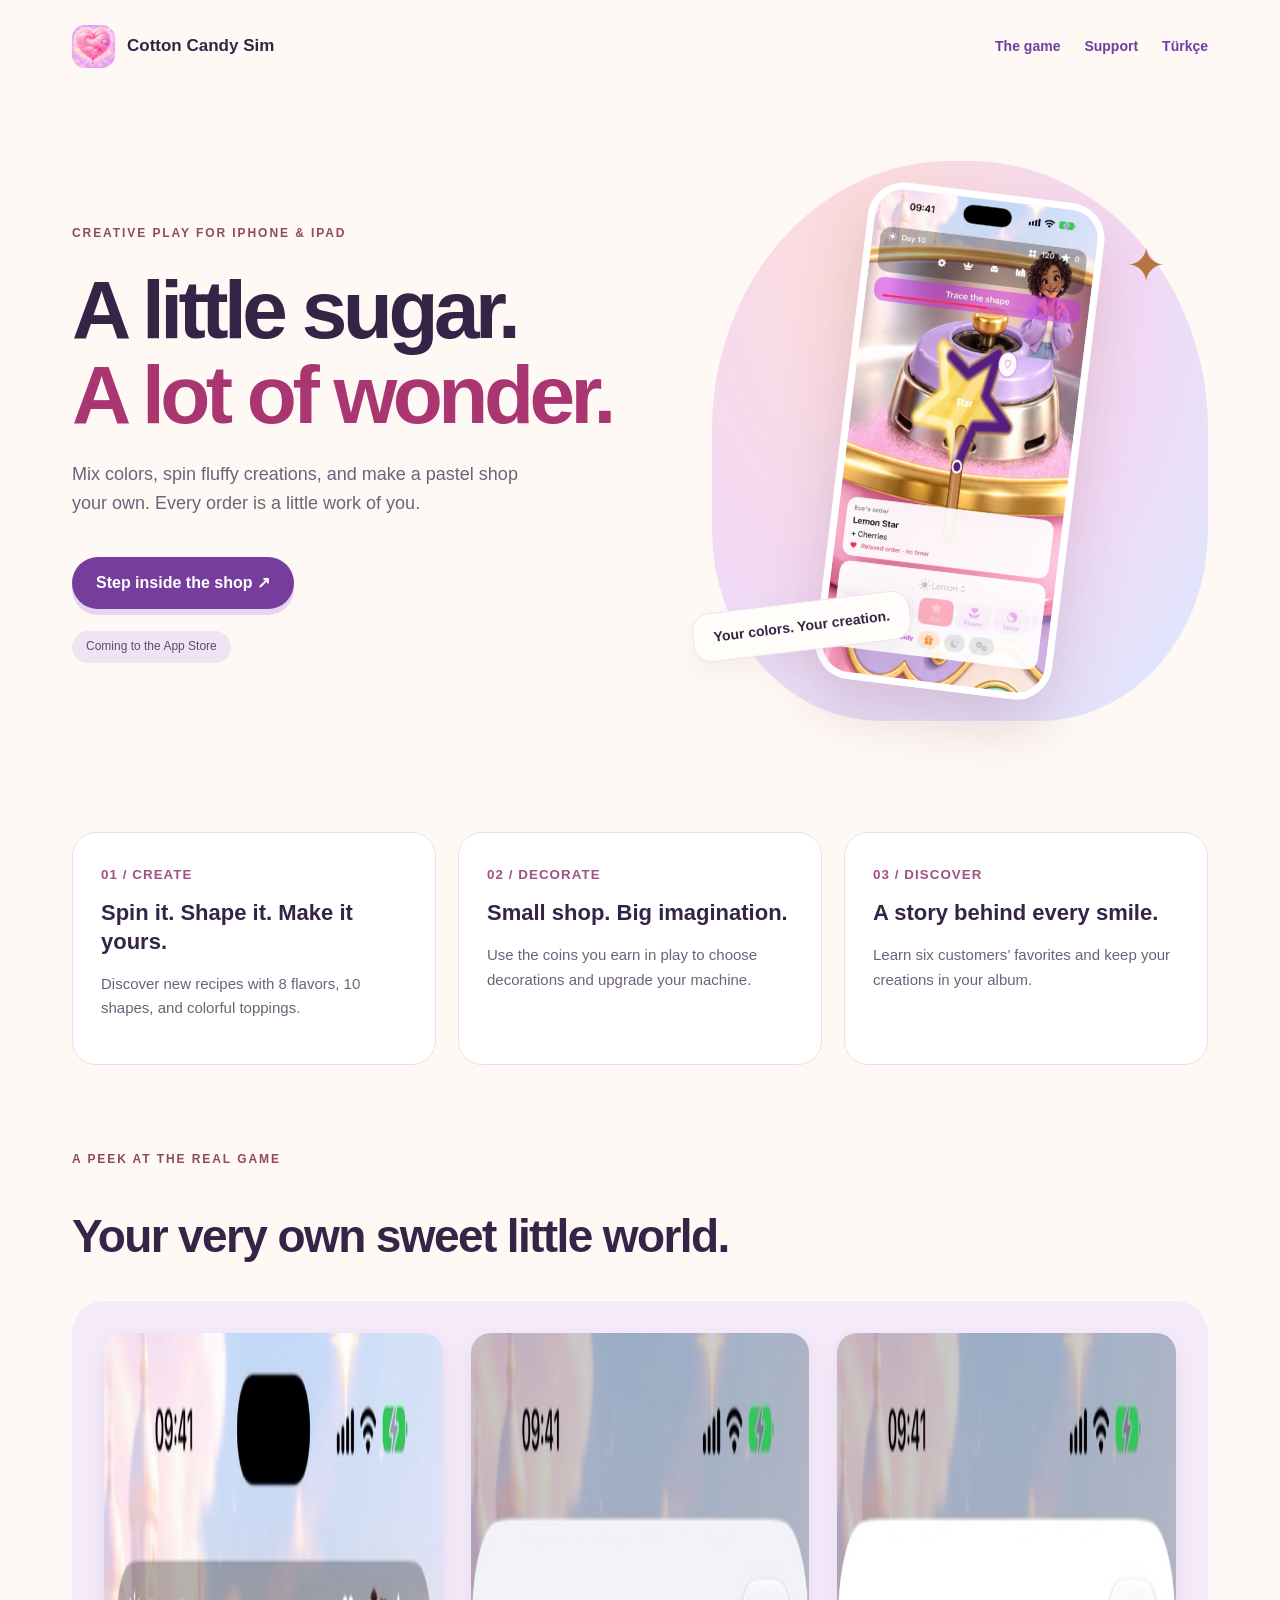
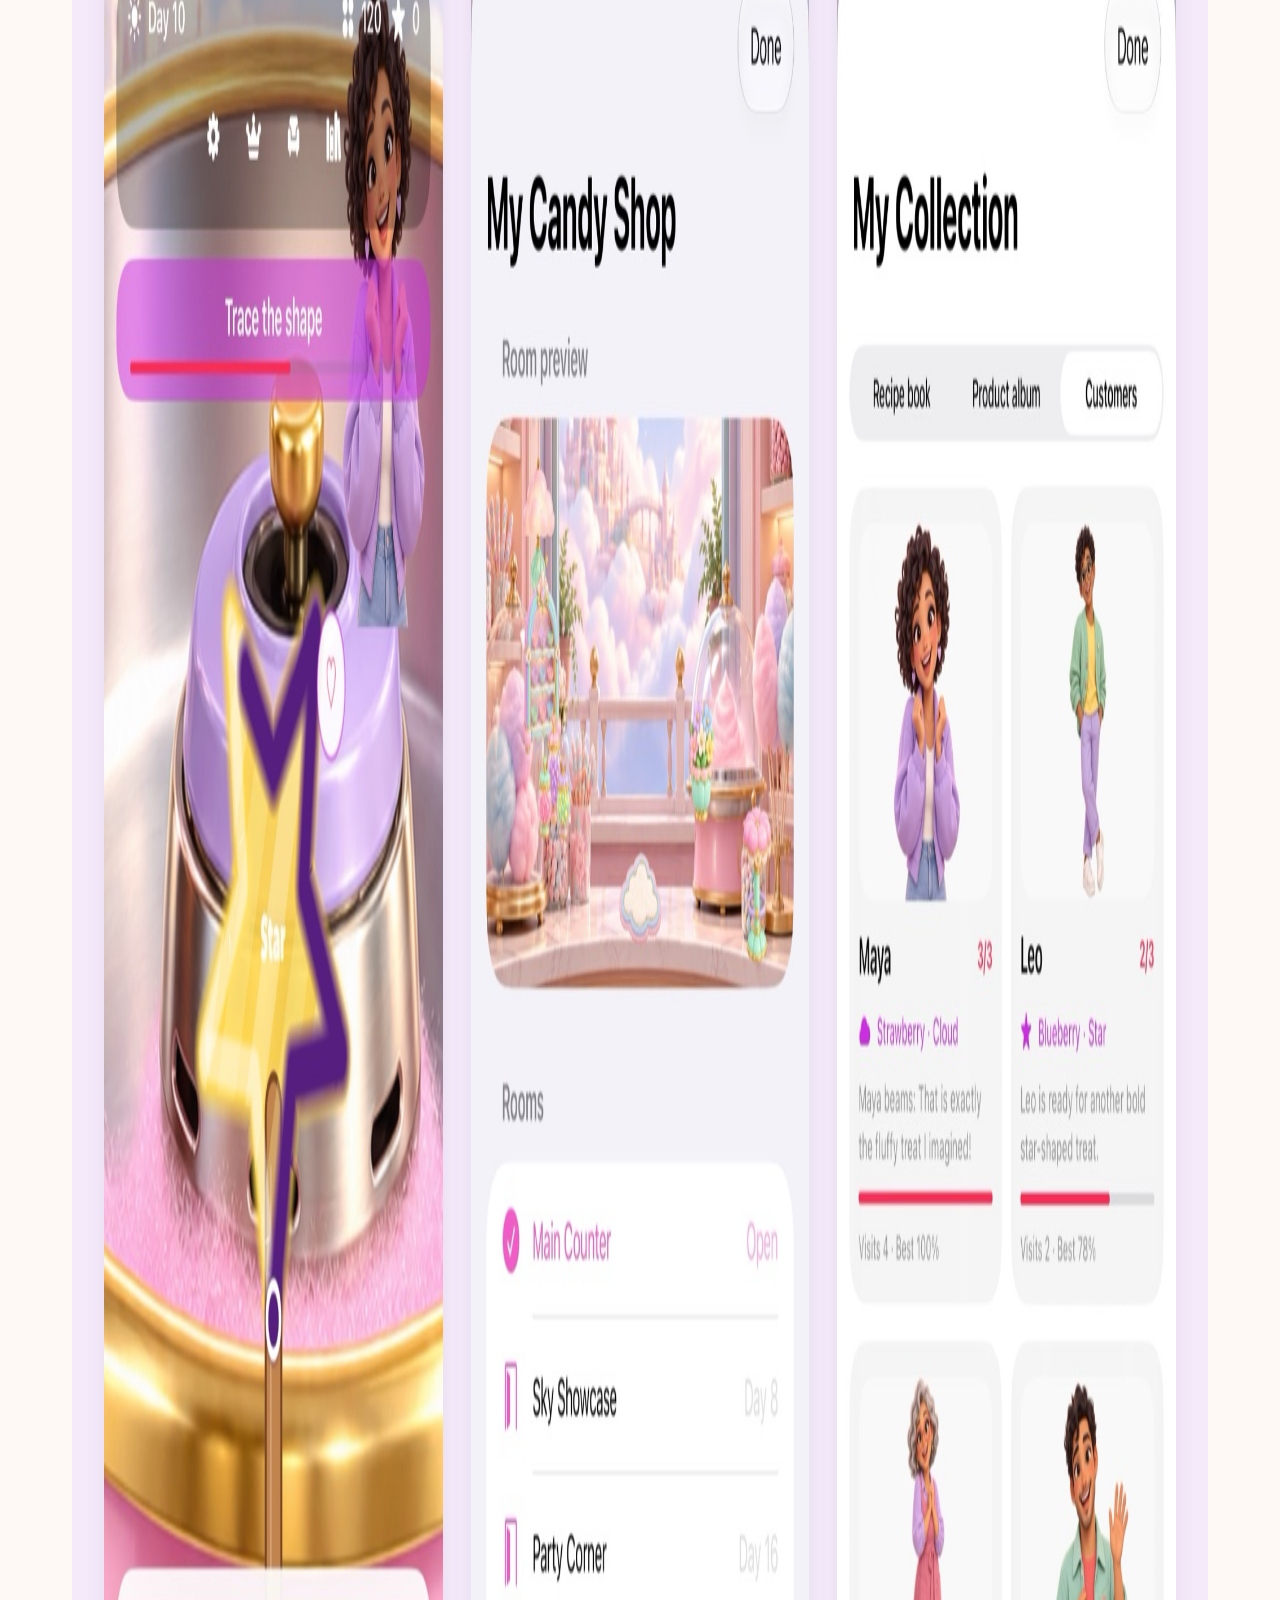
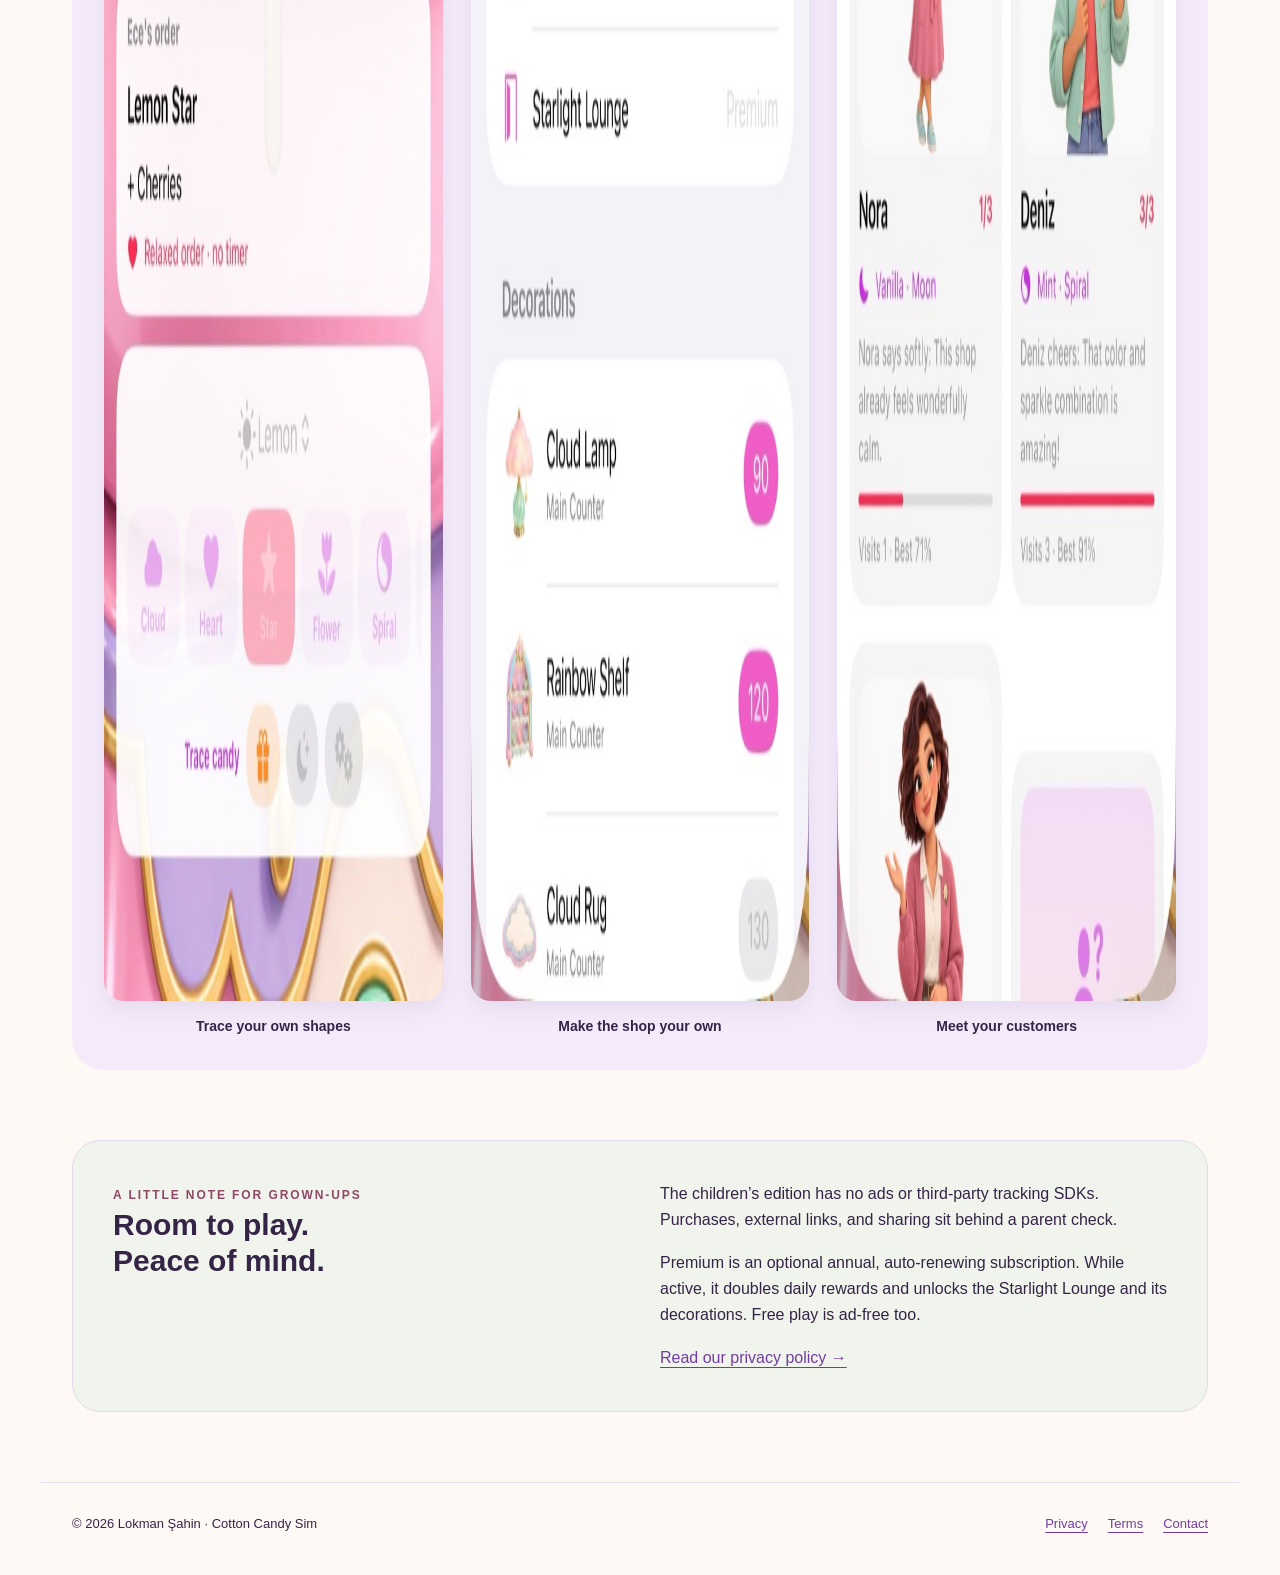
==== index.html @ fa296925 "Publish Cotton Candy Sim bilingual website and Kids privacy policy" ====
<!doctype html><html lang="en"><head><meta charset="utf-8"><meta name="viewport" content="width=device-width,initial-scale=1"><title>Your pastel cotton candy shop · Cotton Candy Sim</title><meta name="description" content="Make cotton candy and decorate your own pastel shop. A creative game for iPhone and iPad. Official game, support and privacy pages."><meta name="theme-color" content="#fff9f5"><meta property="og:title" content="Your pastel cotton candy shop · Cotton Candy Sim"><meta property="og:image" content="https://sahinlokman.github.io/cotton-candy-sim-site/assets/icon.png"><link rel="icon" href="assets/icon.png"><link rel="stylesheet" href="style.css"><link rel="alternate" hreflang="tr" href="index-tr.html"></head><body><header><a class="brand" href="index.html"><img src="assets/icon.png" alt="" width="43" height="43">Cotton Candy Sim</a><nav aria-label="Main navigation"><a href="index.html#play">The game</a><a href="support.html">Support</a><a href="index-tr.html">Türkçe</a></nav></header><main class=""><section class="hero"><div><span class="eyebrow">Creative play for iPhone & iPad</span><h1>A little sugar.<br><em>A lot of wonder.</em></h1><p class="lead">Mix colors, spin fluffy creations, and make a pastel shop your own. Every order is a little work of you.</p><a class="button" href="#play">Step inside the shop ↗</a><br><span class="tag">Coming to the App Store</span></div><div class="scene"><span class="spark" aria-hidden="true">✦</span><div class="phone"><img src="assets/en-02-shape.jpg" alt="Trace your own shapes" width="1320" height="2868" fetchpriority="high"></div><span class="sticker">Your colors. Your creation.</span></div></section><section id="play" class="features"><article class="card"><small>01 / CREATE</small><h2>Spin it. Shape it. Make it yours.</h2><p>Discover new recipes with 8 flavors, 10 shapes, and colorful toppings.</p></article><article class="card"><small>02 / DECORATE</small><h2>Small shop. Big imagination.</h2><p>Use the coins you earn in play to choose decorations and upgrade your machine.</p></article><article class="card"><small>03 / DISCOVER</small><h2>A story behind every smile.</h2><p>Learn six customers’ favorites and keep your creations in your album.</p></article></section><section><span class="eyebrow">A peek at the real game</span><h2 class="section-heading">Your very own sweet little world.</h2><div class="gallery"><figure><img src="assets/en-02-shape.jpg" alt="Trace your own shapes" width="1320" height="2868" loading="lazy"><figcaption>Trace your own shapes</figcaption></figure><figure><img src="assets/en-07-shop-decor.jpg" alt="Make the shop your own" width="1320" height="2868" loading="lazy"><figcaption>Make the shop your own</figcaption></figure><figure><img src="assets/en-08-customer-album.jpg" alt="Meet your customers" width="1320" height="2868" loading="lazy"><figcaption>Meet your customers</figcaption></figure></div></section><section class="parents"><div><span class="eyebrow">A little note for grown-ups</span><h2>Room to play.<br>Peace of mind.</h2></div><div><p>The children’s edition has no ads or third-party tracking SDKs. Purchases, external links, and sharing sit behind a parent check.</p><p>Premium is an optional annual, auto-renewing subscription. While active, it doubles daily rewards and unlocks the Starlight Lounge and its decorations. Free play is ad-free too.</p><a href="privacy.html">Read our privacy policy →</a></div></section></main><footer><span>© 2026 Lokman Şahin · Cotton Candy Sim</span><div><a href="privacy.html">Privacy</a><a href="terms.html">Terms</a><a href="support.html">Contact</a></div></footer></body></html>
---- style.css ----
*{box-sizing:border-box}html{scroll-behavior:smooth}body{margin:0;color:#352446;background:#fff9f5;font-family:ui-rounded,"SF Pro Rounded",-apple-system,BlinkMacSystemFont,"Segoe UI",sans-serif;line-height:1.65}a{color:#713da0;text-underline-offset:4px}a:focus-visible,button:focus-visible{outline:3px solid #713da0;outline-offset:5px}header{max-width:1200px;margin:auto;padding:25px 32px;display:flex;align-items:center;justify-content:space-between;gap:24px}.brand{display:flex;align-items:center;gap:12px;font-size:17px;font-weight:800;text-decoration:none;color:inherit}.brand img{width:43px;height:43px;border-radius:13px}nav{display:flex;gap:24px;flex-wrap:wrap;font-size:14px;font-weight:600}nav a{text-decoration:none}main{max-width:1200px;margin:auto;padding:20px 32px 70px}.hero{display:grid;grid-template-columns:1.15fr 1fr;gap:70px;align-items:center;padding:48px 0 76px}.eyebrow{text-transform:uppercase;letter-spacing:.16em;color:#8e4866;font-size:12px;font-weight:800}h1{font-size:clamp(44px,6.5vw,82px);line-height:1.04;letter-spacing:-.055em;margin:22px 0;font-weight:850}h1 em{font-style:normal;color:#a93670}p.lead{max-width:480px;font-size:18px;color:#706179}.button{display:inline-block;background:#773d9d;color:white;border-radius:100px;padding:13px 24px;text-decoration:none;font-weight:700;margin-top:20px;box-shadow:0 6px 0 #e8d4ee}.tag{display:inline-block;font-size:12px;background:#efe3f4;padding:6px 14px;border-radius:20px;color:#634676;margin-top:22px}.scene{position:relative;background:radial-gradient(ellipse at 35% 20%,#ffddd8,#f3d9f4 55%,#dae9ff);border-radius:48% 48% 34% 34%;min-height:560px;display:flex;align-items:center;justify-content:center}.phone{width:238px;max-width:65%;border:7px solid #fff;border-radius:36px;box-shadow:0 28px 60px #79556d38;transform:rotate(7deg);overflow:hidden;line-height:0}.phone img{width:100%;height:auto}.sticker{position:absolute;background:#fffdf9;border:1px solid #f0e1ef;box-shadow:0 12px 30px #76576a14;padding:12px 20px;border-radius:18px;font-weight:700;font-size:14px;left:-20px;bottom:70px;transform:rotate(-7deg)}.spark{position:absolute;top:65px;right:42px;font-size:48px;color:#b87741}.features{display:grid;grid-template-columns:repeat(3,1fr);gap:22px;margin:35px 0 80px}.card{background:white;border:1px solid #eadfed;border-radius:24px;padding:28px}.card small{color:#9d5384;font-weight:800;letter-spacing:.08em}.card h2{font-size:22px;line-height:1.3;margin:12px 0}.card p{font-size:15px;color:#706179}.section-heading{font-size:clamp(30px,4vw,46px);letter-spacing:-.035em;line-height:1.15}.gallery{display:grid;grid-template-columns:repeat(3,1fr);gap:28px;background:#f4eafa;border-radius:32px;padding:32px;margin-top:28px}.gallery figure{margin:0;text-align:center}.gallery img{width:100%;border-radius:20px;display:block;box-shadow:0 8px 20px #69527718}.gallery figcaption{font-size:14px;padding-top:14px;font-weight:650}.parents{display:grid;grid-template-columns:1fr 1fr;gap:40px;margin-top:70px;padding:40px;border:1px solid #e1d9ed;background:#f0f4ed;border-radius:28px}.parents h2{margin:0;font-size:30px;line-height:1.2}.parents p{margin-top:0}.parents ul{padding-left:20px}.legal{max-width:800px;padding-top:40px}.legal h1{font-size:48px}.legal h2{font-size:23px;margin-top:36px}.legal h3{font-size:19px}.legal p,.legal li{color:#5d5265}.date{color:#786e80;font-size:14px}footer{max-width:1200px;margin:auto;border-top:1px solid #e8deea;padding:30px 32px 40px;display:flex;justify-content:space-between;gap:24px;font-size:13px}footer div{display:flex;flex-wrap:wrap;gap:20px}.notice{padding:18px 22px;border-radius:18px;background:#f1e6f6}.email{overflow-wrap:anywhere}details{border-bottom:1px solid #e8deea;padding:18px 0}summary{font-weight:700;cursor:pointer}@media(max-width:760px){header{padding:20px;flex-wrap:wrap;gap:16px}nav{gap:18px;font-size:13px}main{padding:12px 22px 45px}.hero{grid-template-columns:1fr;gap:38px;padding:24px 0 45px}h1{font-size:55px}.scene{min-height:500px;margin:0 14px}.sticker{left:-12px}.features{grid-template-columns:1fr;gap:12px;margin-bottom:45px}.card{padding:22px}.gallery{gap:14px;padding:18px;overflow-x:auto;grid-template-columns:repeat(3,minmax(185px,1fr))}.parents{grid-template-columns:1fr;padding:26px;gap:22px;margin-top:42px}footer{padding:25px 22px;flex-direction:column}.legal h1{font-size:38px}.brand{font-size:15px}}@media(prefers-reduced-motion:reduce){html{scroll-behavior:auto}}
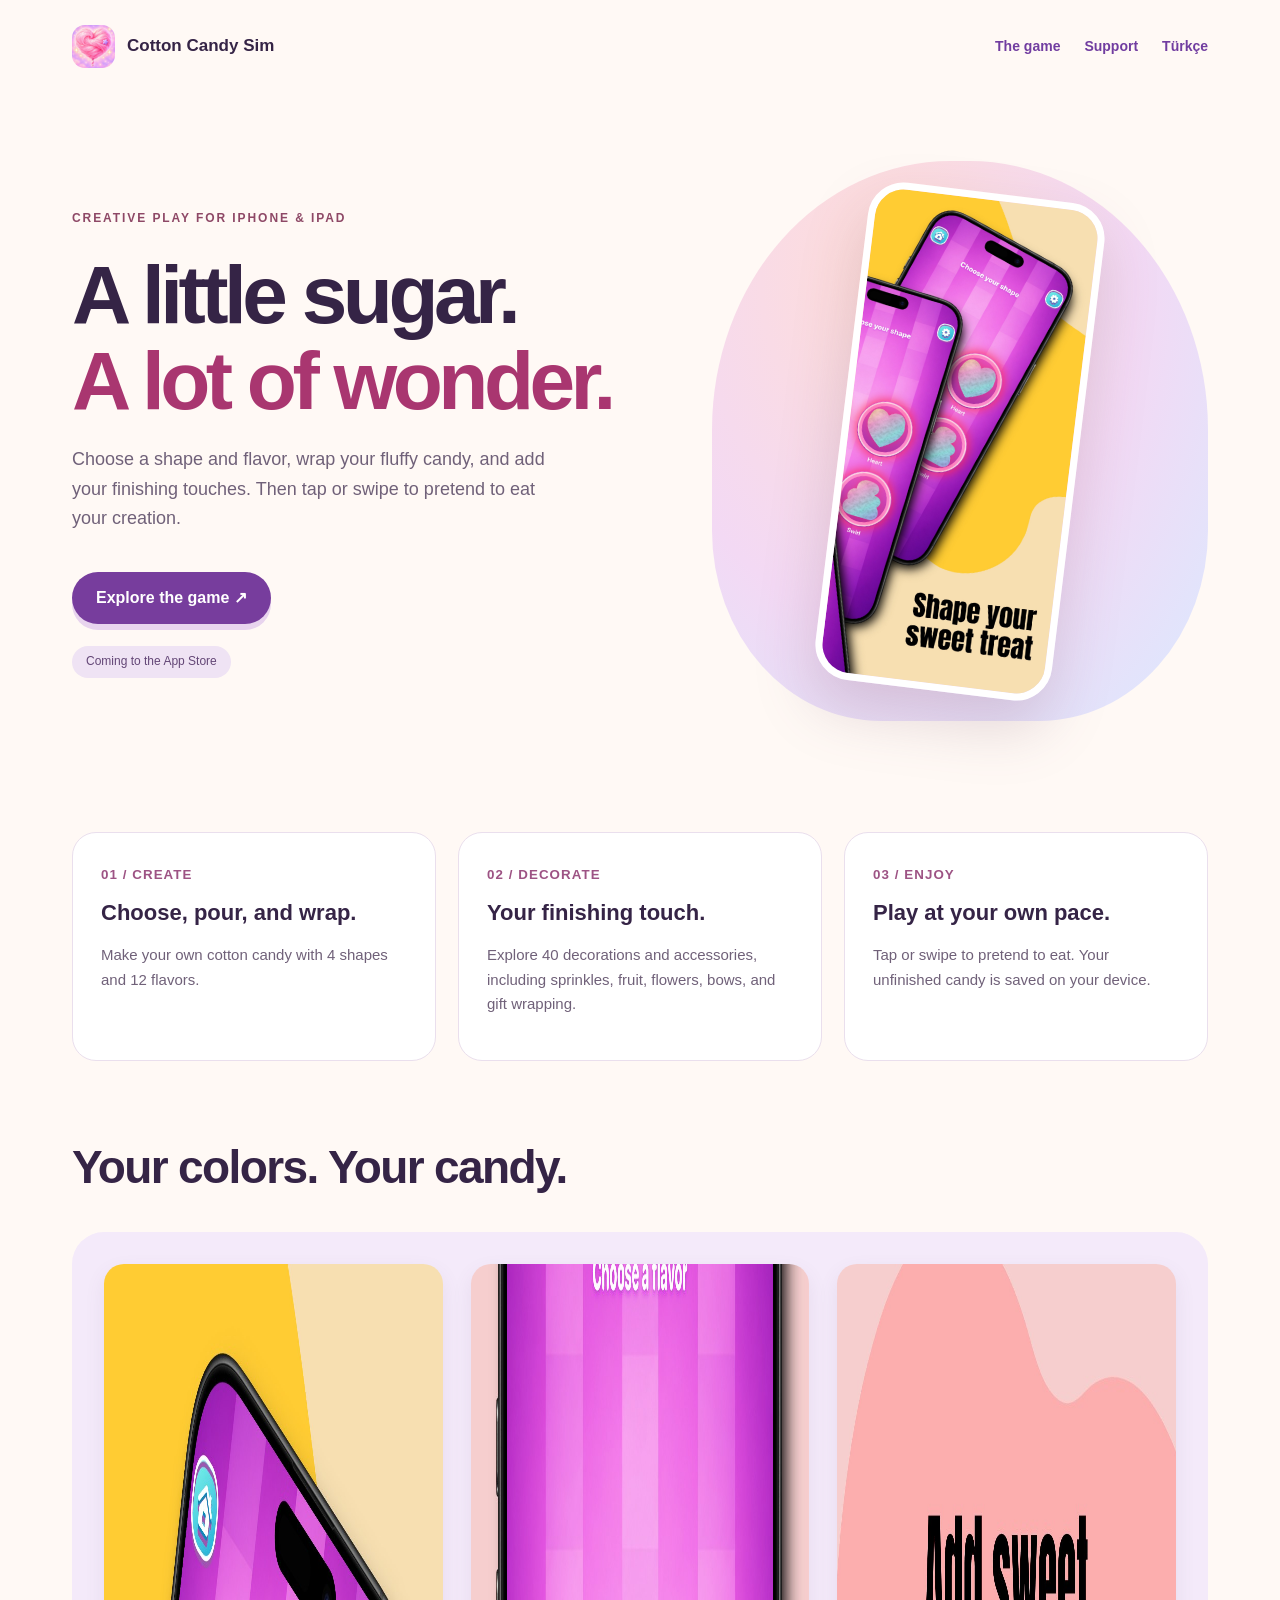
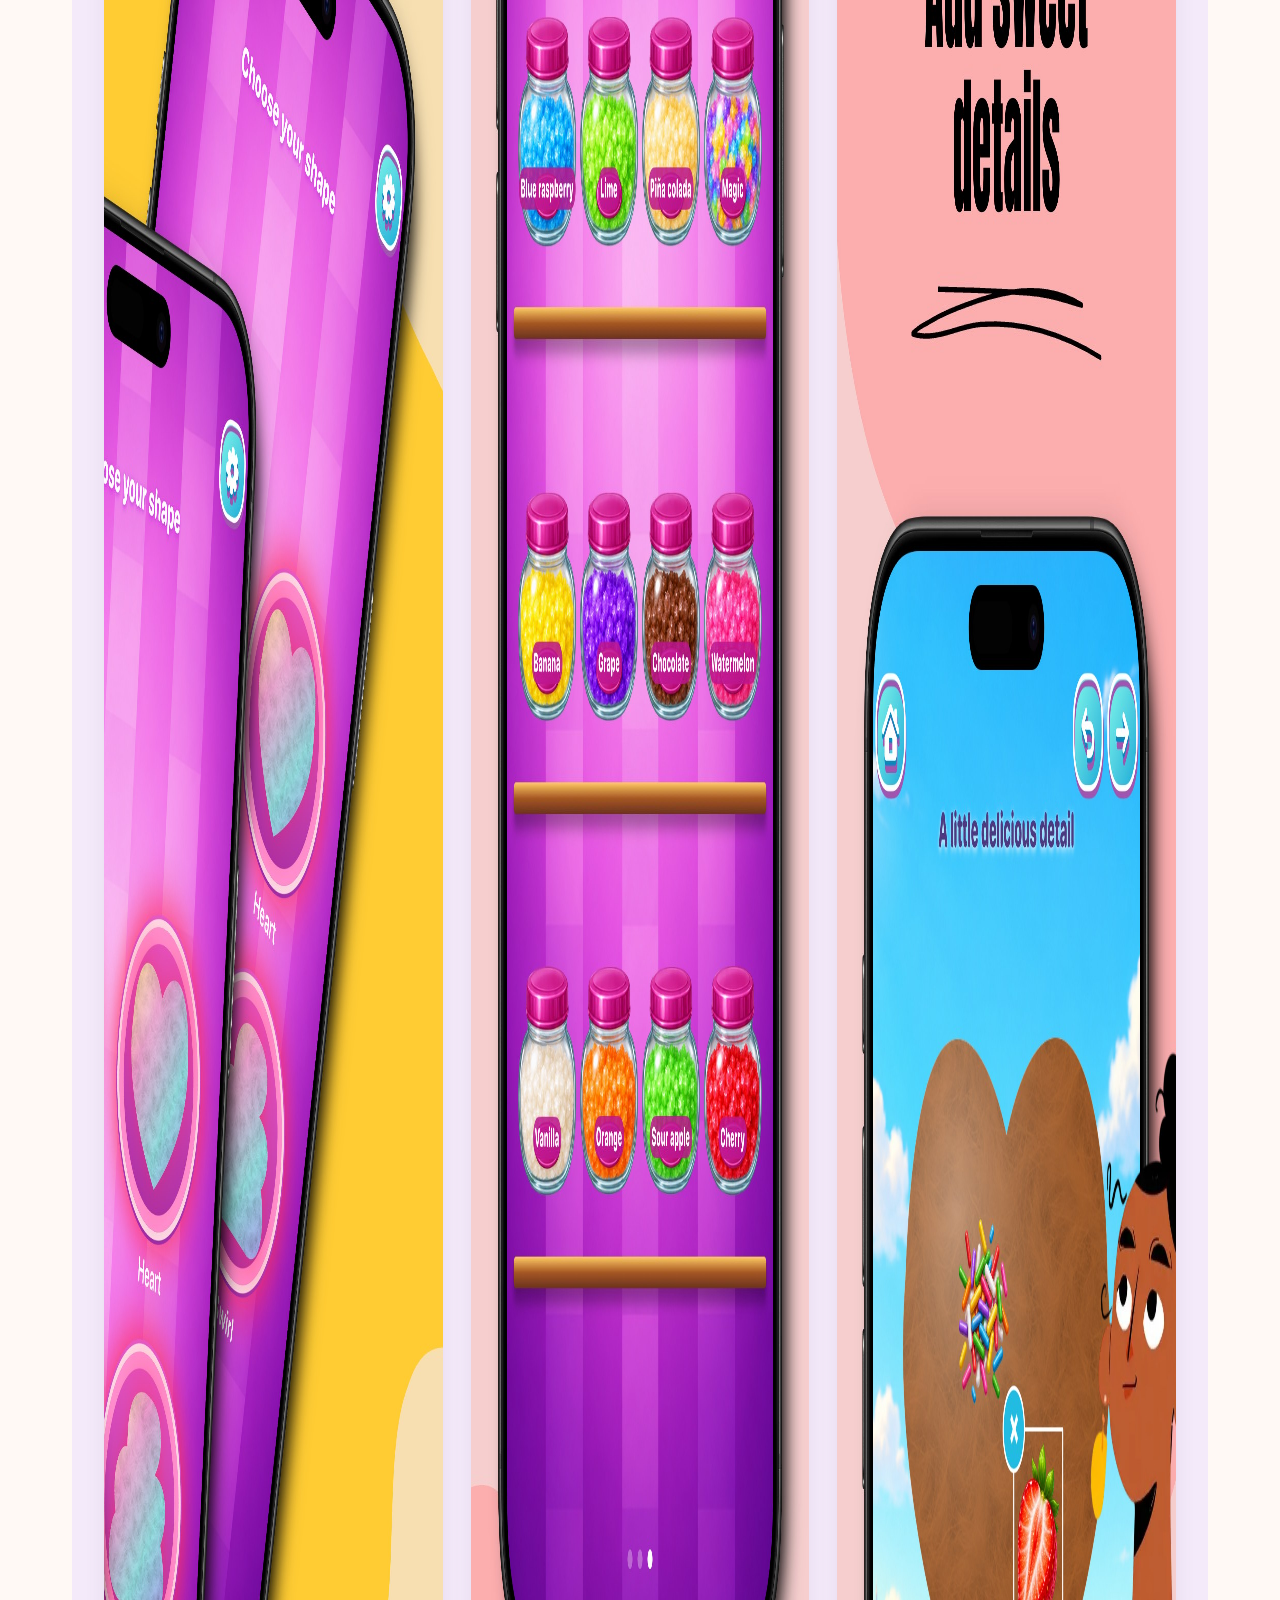
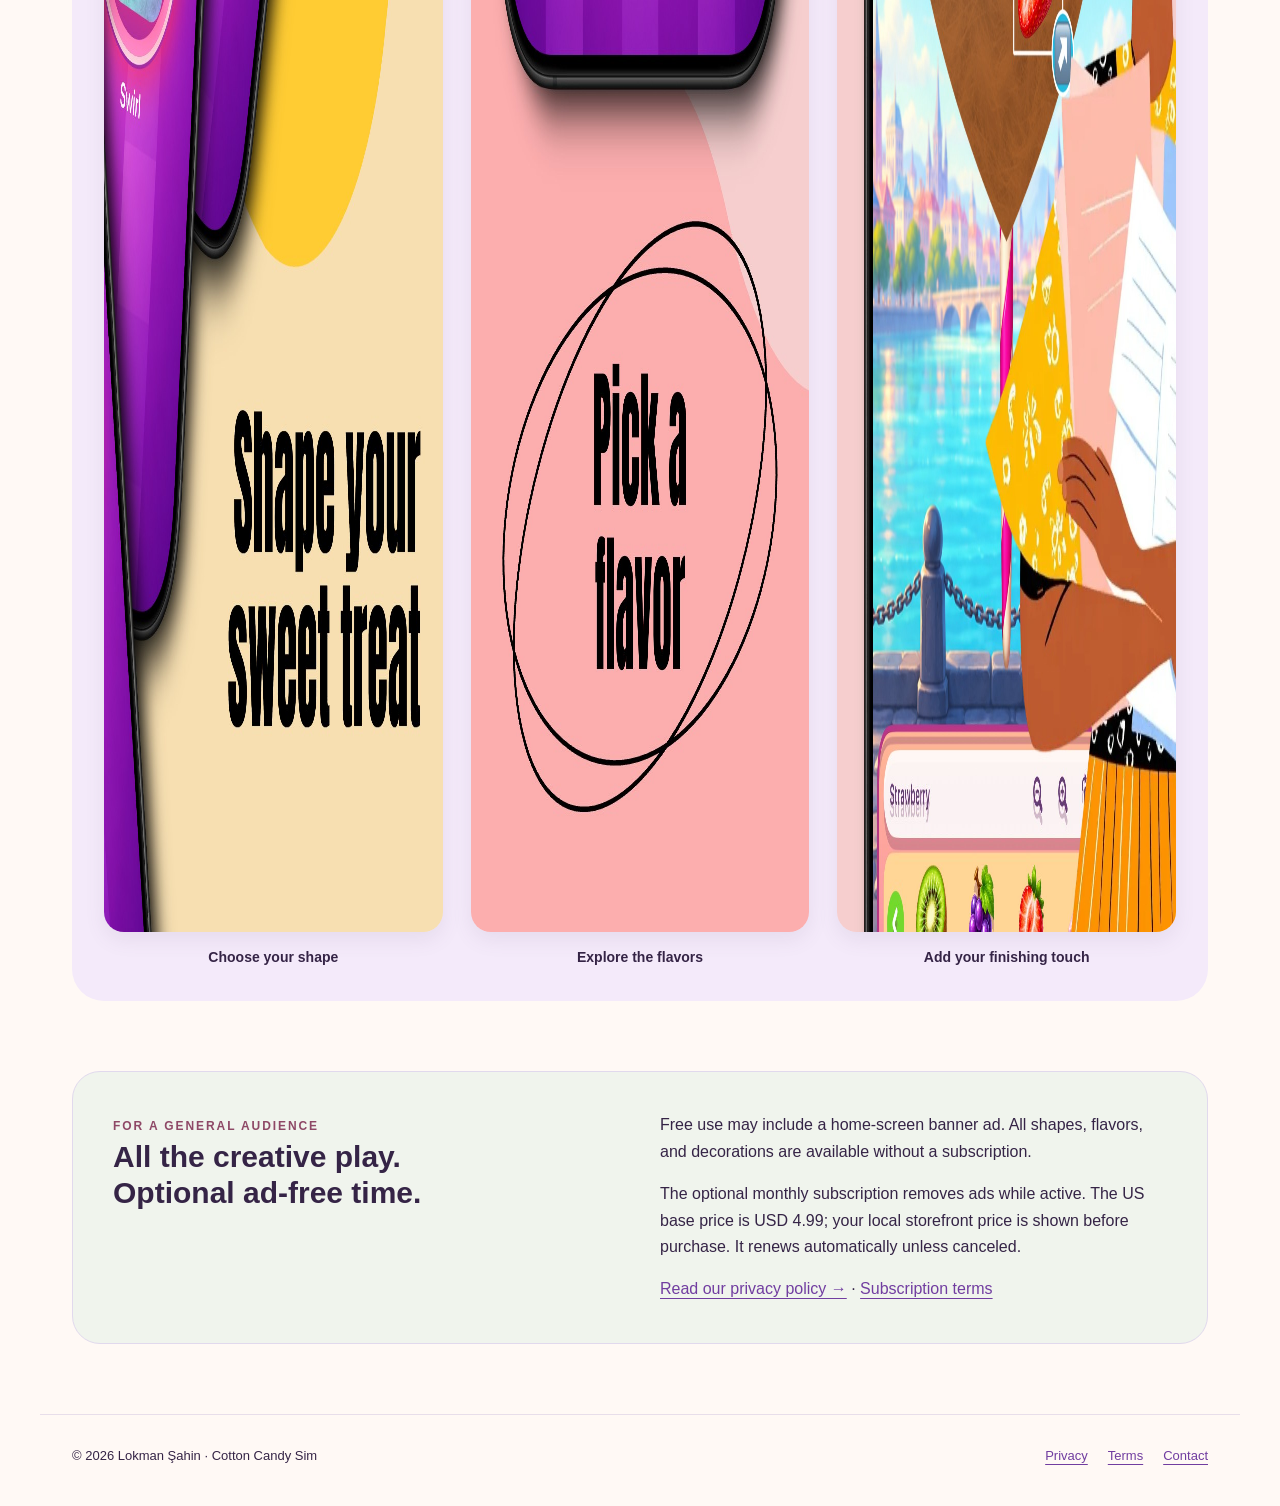
==== commit 2adfe053: "Align website with general audience and monthly ad-free subscription" ====
--- a/index.html
+++ b/index.html
@@ -1 +1,3 @@
-<!doctype html><html lang="en"><head><meta charset="utf-8"><meta name="viewport" content="width=device-width,initial-scale=1"><title>Your pastel cotton candy shop · Cotton Candy Sim</title><meta name="description" content="Make cotton candy and decorate your own pastel shop. A creative game for iPhone and iPad. Official game, support and privacy pages."><meta name="theme-color" content="#fff9f5"><meta property="og:title" content="Your pastel cotton candy shop · Cotton Candy Sim"><meta property="og:image" content="https://sahinlokman.github.io/cotton-candy-sim-site/assets/icon.png"><link rel="icon" href="assets/icon.png"><link rel="stylesheet" href="style.css"><link rel="alternate" hreflang="tr" href="index-tr.html"></head><body><header><a class="brand" href="index.html"><img src="assets/icon.png" alt="" width="43" height="43">Cotton Candy Sim</a><nav aria-label="Main navigation"><a href="index.html#play">The game</a><a href="support.html">Support</a><a href="index-tr.html">Türkçe</a></nav></header><main class=""><section class="hero"><div><span class="eyebrow">Creative play for iPhone & iPad</span><h1>A little sugar.<br><em>A lot of wonder.</em></h1><p class="lead">Mix colors, spin fluffy creations, and make a pastel shop your own. Every order is a little work of you.</p><a class="button" href="#play">Step inside the shop ↗</a><br><span class="tag">Coming to the App Store</span></div><div class="scene"><span class="spark" aria-hidden="true">✦</span><div class="phone"><img src="assets/en-02-shape.jpg" alt="Trace your own shapes" width="1320" height="2868" fetchpriority="high"></div><span class="sticker">Your colors. Your creation.</span></div></section><section id="play" class="features"><article class="card"><small>01 / CREATE</small><h2>Spin it. Shape it. Make it yours.</h2><p>Discover new recipes with 8 flavors, 10 shapes, and colorful toppings.</p></article><article class="card"><small>02 / DECORATE</small><h2>Small shop. Big imagination.</h2><p>Use the coins you earn in play to choose decorations and upgrade your machine.</p></article><article class="card"><small>03 / DISCOVER</small><h2>A story behind every smile.</h2><p>Learn six customers’ favorites and keep your creations in your album.</p></article></section><section><span class="eyebrow">A peek at the real game</span><h2 class="section-heading">Your very own sweet little world.</h2><div class="gallery"><figure><img src="assets/en-02-shape.jpg" alt="Trace your own shapes" width="1320" height="2868" loading="lazy"><figcaption>Trace your own shapes</figcaption></figure><figure><img src="assets/en-07-shop-decor.jpg" alt="Make the shop your own" width="1320" height="2868" loading="lazy"><figcaption>Make the shop your own</figcaption></figure><figure><img src="assets/en-08-customer-album.jpg" alt="Meet your customers" width="1320" height="2868" loading="lazy"><figcaption>Meet your customers</figcaption></figure></div></section><section class="parents"><div><span class="eyebrow">A little note for grown-ups</span><h2>Room to play.<br>Peace of mind.</h2></div><div><p>The children’s edition has no ads or third-party tracking SDKs. Purchases, external links, and sharing sit behind a parent check.</p><p>Premium is an optional annual, auto-renewing subscription. While active, it doubles daily rewards and unlocks the Starlight Lounge and its decorations. Free play is ad-free too.</p><a href="privacy.html">Read our privacy policy →</a></div></section></main><footer><span>© 2026 Lokman Şahin · Cotton Candy Sim</span><div><a href="privacy.html">Privacy</a><a href="terms.html">Terms</a><a href="support.html">Contact</a></div></footer></body></html>+<!doctype html><html lang="en"><head><meta charset="utf-8"><meta name="viewport" content="width=device-width,initial-scale=1"><title>Create your own cotton candy · Cotton Candy Sim</title><meta name="description" content="Make and decorate your own cotton candy. A creative game for iPhone and iPad. Official game, support and privacy pages."><meta name="theme-color" content="#fff9f5"><meta property="og:title" content="Create your own cotton candy · Cotton Candy Sim"><meta property="og:image" content="https://sahinlokman.github.io/cotton-candy-sim-site/assets/icon.png"><link rel="icon" href="assets/icon.png"><link rel="stylesheet" href="style.css"><link rel="alternate" hreflang="tr" href="index-tr.html"></head><body><header><a class="brand" href="index.html"><img src="assets/icon.png" alt="" width="43" height="43">Cotton Candy Sim</a><nav aria-label="Main navigation"><a href="index.html#play">The game</a><a href="support.html">Support</a><a href="index-tr.html">Türkçe</a></nav></header><main>
+<section class="hero"><div><span class="eyebrow">Creative play for iPhone &amp; iPad</span><h1>A little sugar.<br><em>A lot of wonder.</em></h1><p class="lead">Choose a shape and flavor, wrap your fluffy candy, and add your finishing touches. Then tap or swipe to pretend to eat your creation.</p><a class="button" href="#play">Explore the game ↗</a><br><span class="tag">Coming to the App Store</span></div><div class="scene"><div class="phone"><img src="assets/current-shapes.jpg" alt="Cotton candy shapes in the game" width="1320" height="2868" fetchpriority="high"></div></div></section><section id="play" class="features"><article class="card"><small>01 / CREATE</small><h2>Choose, pour, and wrap.</h2><p>Make your own cotton candy with 4 shapes and 12 flavors.</p></article><article class="card"><small>02 / DECORATE</small><h2>Your finishing touch.</h2><p>Explore 40 decorations and accessories, including sprinkles, fruit, flowers, bows, and gift wrapping.</p></article><article class="card"><small>03 / ENJOY</small><h2>Play at your own pace.</h2><p>Tap or swipe to pretend to eat. Your unfinished candy is saved on your device.</p></article></section><section><h2 class="section-heading">Your colors. Your candy.</h2><div class="gallery"><figure><img src="assets/current-shapes.jpg" alt="Shape selection" width="1320" height="2868" loading="lazy"><figcaption>Choose your shape</figcaption></figure><figure><img src="assets/current-flavors.jpg" alt="Flavor selection" width="1320" height="2868" loading="lazy"><figcaption>Explore the flavors</figcaption></figure><figure><img src="assets/current-decorate.jpg" alt="Decoration options" width="1320" height="2868" loading="lazy"><figcaption>Add your finishing touch</figcaption></figure></div></section><section class="parents"><div><span class="eyebrow">For a general audience</span><h2>All the creative play.<br>Optional ad-free time.</h2></div><div><p>Free use may include a home-screen banner ad. All shapes, flavors, and decorations are available without a subscription.</p><p>The optional monthly subscription removes ads while active. The US base price is USD 4.99; your local storefront price is shown before purchase. It renews automatically unless canceled.</p><a href="privacy.html">Read our privacy policy →</a> · <a href="terms.html">Subscription terms</a></div></section>
+</main><footer><span>© 2026 Lokman Şahin · Cotton Candy Sim</span><div><a href="privacy.html">Privacy</a><a href="terms.html">Terms</a><a href="support.html">Contact</a></div></footer></body></html>
